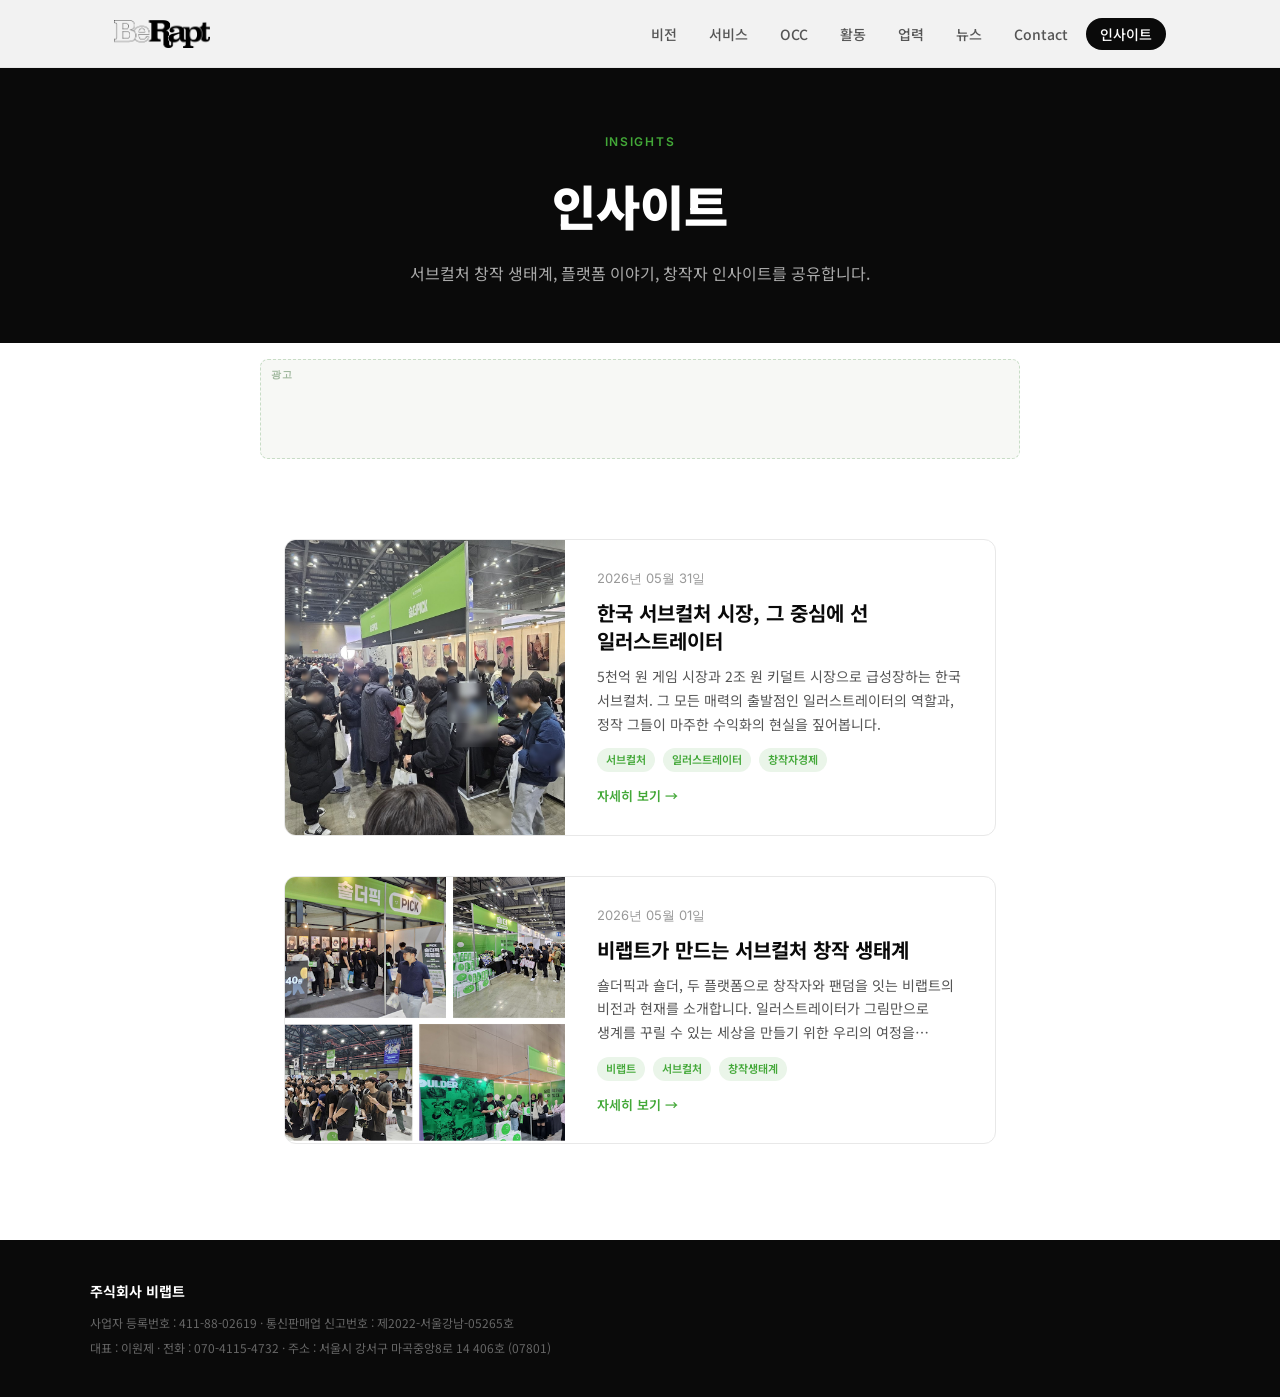
==== insights/index.html @ cc84cb2c "Add insights menu" ====
<!DOCTYPE html>
<html lang="ko">
<head>
    <meta charset="UTF-8">
    <meta name="viewport" content="width=device-width, initial-scale=1.0">
    <meta http-equiv="X-UA-Compatible" content="ie=edge">
    <link rel="apple-touch-icon" sizes="180x180" href="https://www.berapt.com/favicons/apple-icon-180x180.png">
    <link rel="icon" type="image/png" sizes="32x32" href="https://www.berapt.com/favicons/favicon-32x32.png">
    <link rel="icon" type="image/png" sizes="16x16" href="https://www.berapt.com/favicons/favicon-16x16.png">
    <link rel="icon" type="image/x-icon" href="https://www.berapt.com/favicons/favicon.ico">
    <link rel="manifest" href="https://www.berapt.com/favicons/manifest.json">
    <meta name="author" content="비랩트">
    <meta name="robots" content="index, follow">
    <title>인사이트 - 비랩트</title>
    <meta name="description" content="비랩트의 서브컬처 창작 생태계, 플랫폼 이야기, 창작자 인사이트를 공유합니다.">
    <link rel="canonical" href="https://www.berapt.com/insights/">
    <meta property="og:site_name" content="비랩트">
    <meta property="og:locale" content="ko_KR">
    <meta property="og:type" content="website">
    <meta property="og:title" content="인사이트 - 비랩트">
    <meta property="og:description" content="비랩트의 서브컬처 창작 생태계, 플랫폼 이야기, 창작자 인사이트를 공유합니다.">
    <meta property="og:url" content="https://www.berapt.com/insights/">
    <meta property="og:image" content="https://www.berapt.com/images/beraptBlackLogo.png">
    <meta property="og:image:width" content="1200">
    <meta property="og:image:height" content="630">
    <meta name="twitter:card" content="summary_large_image">
    <meta name="twitter:title" content="인사이트 - 비랩트">
    <meta name="twitter:description" content="비랩트의 서브컬처 창작 생태계, 플랫폼 이야기, 창작자 인사이트를 공유합니다.">
    <meta name="twitter:image" content="https://www.berapt.com/images/beraptBlackLogo.png">
    <link rel="preconnect" href="https://fonts.googleapis.com">
    <link rel="preconnect" href="https://fonts.gstatic.com" crossorigin>
    <link href="https://fonts.googleapis.com/css2?family=Noto+Sans+KR:wght@300;400;500;700;900&family=Inter:wght@300;400;500;600;700&display=swap" rel="stylesheet">
    <link rel="stylesheet" href="/styles/main.css">
    <script async src="https://pagead2.googlesyndication.com/pagead/js/adsbygoogle.js?client=ca-pub-XXXXXXXXXXXXXXXXX" crossorigin="anonymous"></script>
</head>
<body>

    <nav class="sticky-nav" id="sticky-nav">
        <div class="nav-inner">
            <a href="/" class="nav-logo">
                <img src="/images/beraptBlackLogo.png" alt="비랩트" />
            </a>
            <ul class="nav-links">
                <li><a href="/#vision" class="nav-link" data-section="vision">비전</a></li>
                <li><a href="/#services" class="nav-link" data-section="services">서비스</a></li>
                <li><a href="/#occ" class="nav-link" data-section="occ">OCC</a></li>
                <li><a href="/#activities" class="nav-link" data-section="activities">활동</a></li>
                <li><a href="/#history" class="nav-link" data-section="history">업력</a></li>
                <li><a href="/#news" class="nav-link" data-section="news">뉴스</a></li>
                <li><a href="/#contact" class="nav-link" data-section="contact">Contact</a></li>
                <li><a href="/insights/" class="nav-link active" data-section="insights">인사이트</a></li>
            </ul>
            <button class="nav-hamburger" id="nav-hamburger" aria-label="메뉴">
                <span></span><span></span><span></span>
            </button>
        </div>
    </nav>

    <div class="mobile-menu" id="mobile-menu">
        <ul>
            <li><a href="/#vision" class="mobile-nav-link">비전</a></li>
            <li><a href="/#services" class="mobile-nav-link">서비스</a></li>
            <li><a href="/#occ" class="mobile-nav-link">OCC</a></li>
            <li><a href="/#activities" class="mobile-nav-link">활동</a></li>
            <li><a href="/#history" class="mobile-nav-link">업력</a></li>
            <li><a href="/#news" class="mobile-nav-link">뉴스</a></li>
            <li><a href="/#contact" class="mobile-nav-link">Contact</a></li>
            <li><a href="/insights/" class="mobile-nav-link">인사이트</a></li>
        </ul>
    </div>

    <div class="insights-hero">
        <div class="insights-inner">
            <p class="section-label">Insights</p>
            <h1 class="insights-hero-title">인사이트</h1>
            <p class="insights-hero-sub">서브컬처 창작 생태계, 플랫폼 이야기, 창작자 인사이트를 공유합니다.</p>
        </div>
    </div>

    <!-- Ad: list-top -->
    <div class="ad-container">
        <ins class="adsbygoogle"
             style="display:block"
             data-ad-client="ca-pub-XXXXXXXXXXXXXXXXX"
             data-ad-slot="XXXXXXXXXX"
             data-ad-format="auto"
             data-full-width-responsive="true"></ins>
        <script>(adsbygoogle = window.adsbygoogle || []).push({});</script>
    </div>

    <section class="insights-list-section">
        <div class="insights-inner">
            <div class="insights-grid">
        <a href="/insights/korea-subculture-illustrator/" class="insights-card">
<div class="card-image"><img src="/images/off_events/20251221_132920.jpg" alt="한국 서브컬처 시장, 그 중심에 선 일러스트레이터"></div>
            <div class="card-body">
                <time class="post-date">2026년 05월 31일</time>
                <h2 class="card-title">한국 서브컬처 시장, 그 중심에 선 일러스트레이터</h2>
                <p class="card-desc">5천억 원 게임 시장과 2조 원 키덜트 시장으로 급성장하는 한국 서브컬처. 그 모든 매력의 출발점인 일러스트레이터의 역할과, 정작 그들이 마주한 수익화의 현실을 짚어봅니다.</p>
                <div class="post-tags"><span class="post-tag">서브컬처</span><span class="post-tag">일러스트레이터</span><span class="post-tag">창작자경제</span></div>
                <span class="card-read-more">자세히 보기 →</span>
            </div>
        </a>
        <a href="/insights/berapt-subcultural-ecosystem/" class="insights-card">
<div class="card-image"><img src="/images/posts/berapt_events.png" alt="비랩트가 만드는 서브컬처 창작 생태계"></div>
            <div class="card-body">
                <time class="post-date">2026년 05월 01일</time>
                <h2 class="card-title">비랩트가 만드는 서브컬처 창작 생태계</h2>
                <p class="card-desc">숄더픽과 숄더, 두 플랫폼으로 창작자와 팬덤을 잇는 비랩트의 비전과 현재를 소개합니다. 일러스트레이터가 그림만으로 생계를 꾸릴 수 있는 세상을 만들기 위한 우리의 여정을 담았습니다.</p>
                <div class="post-tags"><span class="post-tag">비랩트</span><span class="post-tag">서브컬처</span><span class="post-tag">창작생태계</span></div>
                <span class="card-read-more">자세히 보기 →</span>
            </div>
        </a>
            </div>

        </div>
    </section>

    <footer class="site-footer">
        <div class="footer-inner">
            <b>주식회사 비랩트</b>
            <span>사업자 등록번호 : 411-88-02619 · 통신판매업 신고번호 : 제2022-서울강남-05265호</span>
            <span>대표 : 이원제 · 전화 : 070-4115-4732 · 주소 : 서울시 강서구 마곡중앙8로 14 406호 (07801)</span>
        </div>
    </footer>

    <script>
        document.getElementById('nav-hamburger').addEventListener('click', function() {
            this.classList.toggle('open');
            document.getElementById('mobile-menu').classList.toggle('open');
        });
        document.querySelectorAll('.mobile-nav-link').forEach(link => {
            link.addEventListener('click', () => {
                document.getElementById('mobile-menu').classList.remove('open');
                document.getElementById('nav-hamburger').classList.remove('open');
            });
        });
    </script>
</body>
</html>
---- styles/main.css ----
/* =========================================
   CSS Variables
   ========================================= */
:root {
    --color-black: #0a0a0a;
    --color-white: #ffffff;
    --color-gray-100: #f5f5f5;
    --color-gray-200: #e8e8e8;
    --color-gray-400: #999999;
    --color-gray-600: #555555;
    --color-accent: #43A838;
    --color-accent-light: #eaf5e9;

    --nav-height: 68px;
    --max-width: 1100px;
}

/* =========================================
   Reset & Base
   ========================================= */
* {
    box-sizing: border-box;
    margin: 0;
    padding: 0;
    word-break: keep-all;
}

html {
    scroll-behavior: smooth;
}

body {
    font-family: 'Noto Sans KR', sans-serif;
    color: var(--color-black);
    background: var(--color-white);
    line-height: 1.6;
}

/* =========================================
   Sticky Navigation
   ========================================= */
.sticky-nav {
    position: fixed;
    top: 0;
    left: 0;
    right: 0;
    z-index: 1000;
    height: var(--nav-height);
    background: rgba(255, 255, 255, 0.95);
    backdrop-filter: blur(12px);
    -webkit-backdrop-filter: blur(12px);
    border-bottom: 1px solid var(--color-gray-200);
}

.nav-inner {
    max-width: var(--max-width);
    margin: 0 auto;
    height: 100%;
    padding: 0 24px;
    display: flex;
    align-items: center;
    justify-content: space-between;
}

.nav-logo img {
    height: 28px;
    display: block;
}

.nav-links {
    list-style: none;
    display: flex;
    gap: 4px;
}

.nav-link {
    font-family: 'Noto Sans KR', sans-serif;
    font-size: 14px;
    font-weight: 500;
    color: var(--color-gray-600);
    text-decoration: none;
    padding: 6px 14px;
    border-radius: 20px;
    transition: color 0.2s, background 0.2s;
}

.nav-link:hover {
    color: var(--color-black);
    background: var(--color-gray-100);
}

.nav-link.active {
    color: var(--color-white);
    background: var(--color-black);
}

/* Hamburger */
.nav-hamburger {
    display: none;
    flex-direction: column;
    gap: 5px;
    background: none;
    border: none;
    cursor: pointer;
    padding: 4px;
}

.nav-hamburger span {
    display: block;
    width: 24px;
    height: 2px;
    background: var(--color-black);
    border-radius: 2px;
    transition: transform 0.3s, opacity 0.3s;
}

.nav-hamburger.open span:nth-child(1) { transform: translateY(7px) rotate(45deg); }
.nav-hamburger.open span:nth-child(2) { opacity: 0; }
.nav-hamburger.open span:nth-child(3) { transform: translateY(-7px) rotate(-45deg); }

/* Mobile Menu */
.mobile-menu {
    display: none;
    position: fixed;
    top: var(--nav-height);
    left: 0;
    right: 0;
    z-index: 999;
    background: var(--color-white);
    border-bottom: 1px solid var(--color-gray-200);
    transform: translateY(-110%);
    opacity: 0;
    transition: transform 0.3s, opacity 0.3s;
}

.mobile-menu.open {
    transform: translateY(0);
    opacity: 1;
}

.mobile-menu ul {
    list-style: none;
    padding: 8px 0;
}

.mobile-menu li a {
    display: block;
    padding: 14px 24px;
    font-size: 16px;
    font-weight: 500;
    color: var(--color-black);
    text-decoration: none;
}

.mobile-menu li a:hover {
    background: var(--color-gray-100);
}

@media (max-width: 768px) {
    .nav-links { display: none; }
    .nav-hamburger { display: flex; }
    .mobile-menu { display: block; }
}

/* =========================================
   Section Base
   ========================================= */
.section {
    padding: calc(var(--nav-height) + 80px) 24px 120px;
}

@media (max-width: 768px) {
    .section {
        padding: calc(var(--nav-height) + 36px) 20px 72px;
    }
}

.section-inner {
    max-width: var(--max-width);
    margin: 0 auto;
}

.section-label {
    font-family: 'Inter', sans-serif;
    font-size: 12px;
    font-weight: 600;
    letter-spacing: 0.18em;
    text-transform: uppercase;
    color: var(--color-accent);
    margin-bottom: 16px;
    text-align: center;
}

.section-headline {
    font-size: clamp(28px, 4vw, 48px);
    font-weight: 900;
    line-height: 1.25;
    letter-spacing: -0.02em;
    color: var(--color-black);
    text-align: center;
    margin-bottom: 20px;
}

.section-sub {
    font-size: clamp(14px, 1.8vw, 17px);
    color: var(--color-gray-600);
    line-height: 1.8;
    text-align: center;
    max-width: 560px;
    margin: 0 auto 64px;
}

/* =========================================
   Section 1: Vision
   ========================================= */
.section-vision {
    min-height: 100vh;
    display: flex;
    align-items: center;
    position: relative;
    overflow: hidden;
    background: var(--color-white);
}

/* Background slideshow */
.vision-bg {
    position: absolute;
    top: 0;
    bottom: 0;
    left: 50%;
    transform: translateX(-50%);
    width: 100%;
    max-width: 1280px;
    z-index: 0;
}

.vision-bg-slide {
    position: absolute;
    inset: 0;
    background-size: cover;
    background-position: center;
    filter: blur(1px) brightness(0.8);
    transform: scale(1.05); /* prevents blur edge artifact */
    opacity: 0;
    transition: opacity 1.2s ease;
}

.vision-bg-slide.active {
    opacity: 1;
}

.section-vision .section-inner {
    position: relative;
    z-index: 1;
}

.vision-content {
    width: 100%;
    display: flex;
    flex-direction: column;
    align-items: center;
    text-align: center;
}

.vision-label {
    font-family: 'Inter', sans-serif;
    font-size: 13px;
    font-weight: 600;
    letter-spacing: 0.08em;
    color: #7dd676;
    margin-bottom: 28px;
}

.vision-headline {
    font-size: clamp(32px, 5.5vw, 64px);
    font-weight: 900;
    line-height: 1.2;
    letter-spacing: -0.025em;
    color: var(--color-white);
    text-shadow: 0 2px 16px rgba(0,0,0,0.4);
    margin-bottom: 28px;
}

.vision-sub {
    font-size: clamp(15px, 2vw, 18px);
    color: rgba(255,255,255,0.75);
    line-height: 1.8;
    max-width: 520px;
    margin-bottom: 72px;
}

.vision-highlight {
    color: var(--color-white);
    font-weight: 700;
    border-bottom: 2px solid #7dd676;
    padding-bottom: 1px;
}

/* Core Values */
.vision-values {
    display: grid;
    grid-template-columns: repeat(3, 1fr);
    gap: 24px;
    width: 100%;
    max-width: 800px;
    margin-bottom: 72px;
}

.vision-value-item {
    background: rgba(155,155,155,0.4);
    backdrop-filter: blur(3px);
    -webkit-backdrop-filter: blur(3px);
    border: 1px solid rgba(255,255,255,0.15);
    border-radius: 16px;
    padding: 32px 24px;
    display: flex;
    flex-direction: column;
    align-items: center;
    gap: 10px;
}

.vision-value-icon {
    font-size: 28px;
}

.vision-value-item strong {
    font-size: 20px;
    font-weight: 700;
    color: var(--color-white);
}

.vision-value-item p {
    font-size: 13px;
    color: rgba(255,255,255,0.65);
    line-height: 1.7;
    text-align: center;
}

/* BeRapt Name Box */
.vision-name-box {
    background: rgba(155,155,155,0.4);
    backdrop-filter: blur(3px);
    -webkit-backdrop-filter: blur(3px);
    border: 1px solid rgba(255,255,255,0.15);
    border-radius: 16px;
    padding: 40px 56px;
    max-width: 560px;
    width: 100%;
    text-align: center;
}

.vision-name-title {
    font-size: 20px;
    font-weight: 700;
    color: var(--color-white);
    margin-bottom: 10px;
}

.vision-name-title strong {
    font-family: 'Inter', sans-serif;
}

.vision-name-desc {
    font-family: 'Inter', sans-serif;
    font-size: 13px;
    font-weight: 500;
    color: rgba(255,255,255,0.5);
    letter-spacing: 0.05em;
    margin-bottom: 18px;
}

.vision-name-desc em {
    font-style: normal;
    font-weight: 700;
    color: var(--color-white);
}

.vision-name-text {
    font-size: 14px;
    color: rgba(255,255,255,0.65);
    line-height: 1.8;
}

@media (max-width: 768px) {
    .vision-values {
        grid-template-columns: 1fr;
        max-width: 400px;
    }
    .vision-name-box {
        padding: 32px 24px;
    }
    .vision-sub br,
    .vision-name-text br { display: none; }
}

/* =========================================
   Section 2: Services
   ========================================= */
.section-services {
    background: var(--color-gray-100);
}

.services-grid {
    display: grid;
    grid-template-columns: repeat(2, 1fr);
    gap: 24px;
}

.service-card {
    background: var(--color-white);
    border-radius: 20px;
    padding: 40px;
    display: flex;
    flex-direction: column;
    gap: 16px;
    border: 1px solid var(--color-gray-200);
    transition: box-shadow 0.25s;
}

.service-card:hover {
    box-shadow: 0 8px 40px rgba(0, 0, 0, 0.08);
}

.service-card-header {
    display: flex;
    align-items: center;
    justify-content: space-between;
}

.service-logo {
    height: 32px;
    object-fit: contain;
}

.service-badge {
    font-family: 'Inter', sans-serif;
    font-size: 11px;
    font-weight: 600;
    letter-spacing: 0.1em;
    text-transform: uppercase;
    color: var(--color-accent);
    background: var(--color-accent-light);
    padding: 4px 10px;
    border-radius: 20px;
}

.service-identity {
    font-size: 13px;
    color: var(--color-gray-400);
    font-style: italic;
}

.service-name {
    font-size: 28px;
    font-weight: 900;
    letter-spacing: -0.02em;
}

.service-name a {
    color: inherit;
    text-decoration: none;
}

.service-name a:hover {
    text-decoration: underline;
}

.service-logo {
    transition: opacity 0.2s;
}

.service-logo:hover {
    opacity: 0.75;
}

.service-desc {
    font-size: 14px;
    color: var(--color-gray-600);
    line-height: 1.8;
    text-align: left;
}

.service-features {
    list-style: none;
    display: flex;
    flex-direction: column;
    gap: 8px;
    flex: 1;
}

.service-features li {
    font-size: 14px;
    color: var(--color-black);
    padding-left: 20px;
    position: relative;
}

.service-features li::before {
    content: '→';
    position: absolute;
    left: 0;
    color: var(--color-accent);
    font-size: 12px;
}

.service-stores {
    display: flex;
    gap: 12px;
    margin-top: 8px;
}

.service-stores img {
    height: 36px;
    object-fit: contain;
}

@media (max-width: 768px) {
    .services-grid {
        grid-template-columns: 1fr;
    }
    .service-card {
        padding: 28px 24px;
    }
}

/* =========================================
   Section 3: OCC
   ========================================= */
.section-occ {
    background: var(--color-black);
}

.section-occ .section-label {
    color: #6dc867;
}

.section-occ .section-headline {
    color: var(--color-white);
}

.section-occ .section-sub {
    color: #888888;
}

.occ-grid {
    display: grid;
    grid-template-columns: repeat(3, 1fr);
    gap: 28px;
    align-items: start;
}

/* Card */
.occ-card {
    border-radius: 20px;
    overflow: hidden;
    border: 1px solid #2a2a2a;
    background: #111111;
    position: relative;
    cursor: default;
}

/* Image — full portrait, no crop */
.occ-card-art {
    position: relative;
    width: 100%;
    line-height: 0;
}

.occ-card-art img {
    width: 100%;
    height: auto;
    display: block;
}

/* Season badge */
.occ-season-badge {
    position: absolute;
    top: 14px;
    left: 14px;
    font-family: 'Inter', sans-serif;
    font-size: 11px;
    font-weight: 700;
    letter-spacing: 0.1em;
    text-transform: uppercase;
    color: #b8e8b5;
    background: rgba(0,0,0,0.6);
    backdrop-filter: blur(8px);
    -webkit-backdrop-filter: blur(8px);
    padding: 5px 12px;
    border-radius: 20px;
    border: 1px solid rgba(255,255,255,0.12);
    z-index: 3;
}

.occ-season-main { color: #ffcc66; border-color: rgba(255,204,102,0.3); }
.occ-season-new  { color: #66ffcc; border-color: rgba(102,255,204,0.3); }

/* Info area below image */
.occ-card-info {
    padding: 18px 20px 22px;
}

.occ-card-info h3 {
    font-size: 15px;
    font-weight: 700;
    color: var(--color-white);
    margin-bottom: 6px;
    letter-spacing: -0.01em;
}

.occ-card-info p {
    font-size: 12px;
    color: #777777;
    line-height: 1.6;
    text-align: left;
    margin-bottom: 12px;
}

.occ-status {
    font-family: 'Inter', sans-serif;
    font-size: 11px;
    font-weight: 600;
    padding: 4px 10px;
    border-radius: 20px;
    display: inline-block;
}

.occ-status-sale { color: #7dd676; background: rgba(67,168,56,0.15); }
.occ-status-main { color: #ffcc66; background: rgba(255,204,102,0.15); }
.occ-status-new  { color: #66ffcc; background: rgba(102,255,204,0.15); }

/* Hover overlay */
.occ-card-back {
    position: absolute;
    inset: 0;
    background: rgba(10, 10, 28, 0.92);
    backdrop-filter: blur(4px);
    -webkit-backdrop-filter: blur(4px);
    display: flex;
    flex-direction: column;
    align-items: center;
    justify-content: center;
    padding: 36px 28px;
    text-align: center;
    gap: 16px;
    opacity: 0;
    transition: opacity 0.3s ease;
    z-index: 10;
}

.occ-card:hover .occ-card-back {
    opacity: 1;
}

.occ-back-title {
    font-family: 'Inter', sans-serif;
    font-size: 12px;
    font-weight: 700;
    letter-spacing: 0.18em;
    text-transform: uppercase;
    color: #43A838;
}

.occ-back-desc {
    font-size: 14px;
    color: #bbbbbb;
    line-height: 1.85;
    text-align: center;
}

.occ-cta-btn {
    display: inline-block;
    margin-top: 4px;
    padding: 12px 36px;
    background: var(--color-white);
    color: var(--color-black);
    font-size: 14px;
    font-weight: 700;
    border-radius: 8px;
    text-decoration: none;
    transition: background 0.2s, transform 0.15s;
}

.occ-cta-btn:hover {
    background: #dddddd;
    transform: scale(1.03);
}

/* occ-card-inner wrapper — kept for HTML compatibility */
.occ-card-inner {
    width: 100%;
}

@media (max-width: 900px) {
    .occ-grid {
        grid-template-columns: repeat(2, 1fr);
        max-width: 580px;
        margin: 0 auto;
    }
    .occ-grid .occ-card:last-child {
        grid-column: 1 / -1;
        max-width: 280px;
        margin: 0 auto;
        width: 100%;
    }
}

@media (max-width: 600px) {
    .occ-grid {
        grid-template-columns: 1fr;
        max-width: 320px;
    }
    .occ-grid .occ-card:last-child {
        grid-column: auto;
        max-width: 100%;
    }
}

/* =========================================
   Section 4: Activities
   ========================================= */
.section-activities {
    background: var(--color-gray-100);
}

.activities-grid {
    columns: 7;
    column-gap: 10px;
}

.activity-item {
    break-inside: avoid;
    margin-bottom: 10px;
    border-radius: 8px;
    overflow: hidden;
}

.activity-item img {
    width: 100%;
    height: auto;
    display: block;
}

@media (max-width: 900px) {
    .activities-grid { columns: 5; }
}

@media (max-width: 600px) {
    .activities-grid { columns: 3; }
}

/* =========================================
   Section 6: News
   ========================================= */
.section-news {
    background: var(--color-gray-100);
}

.news-grid {
    display: flex;
    flex-direction: column;
    gap: 2px;
    max-width: 800px;
    margin: 0 auto;
    border-radius: 16px;
    overflow: hidden;
    border: 1px solid var(--color-gray-200);
}

.news-card {
    display: grid;
    grid-template-columns: 100px 1fr 80px 32px;
    align-items: center;
    gap: 16px;
    padding: 24px 28px;
    background: var(--color-white);
    text-decoration: none;
    transition: background 0.2s;
    border-bottom: 1px solid var(--color-gray-200);
}

.news-card:last-child {
    border-bottom: none;
}

.news-card:hover {
    background: var(--color-gray-100);
}

.news-source {
    font-family: 'Inter', sans-serif;
    font-size: 12px;
    font-weight: 700;
    color: var(--color-accent);
    letter-spacing: 0.03em;
    white-space: nowrap;
}

.news-title {
    font-size: 15px;
    font-weight: 500;
    color: var(--color-black);
    line-height: 1.5;
    text-align: left;
    margin: 0;
}

.news-date {
    font-family: 'Inter', sans-serif;
    font-size: 12px;
    color: var(--color-gray-400);
    white-space: nowrap;
    text-align: right;
}

.news-arrow {
    font-size: 16px;
    color: var(--color-gray-400);
    transition: color 0.2s, transform 0.2s;
    display: block;
    text-align: right;
}

.news-card:hover .news-arrow {
    color: var(--color-accent);
    transform: translateX(4px);
}

@media (max-width: 640px) {
    .news-card {
        grid-template-columns: 1fr 24px;
        grid-template-rows: auto auto;
        gap: 8px 12px;
        padding: 20px;
    }
    .news-source {
        grid-column: 1;
        grid-row: 1;
    }
    .news-title {
        grid-column: 1;
        grid-row: 2;
    }
    .news-date { display: none; }
    .news-arrow {
        grid-column: 2;
        grid-row: 1 / 3;
        align-self: center;
    }
}

/* =========================================
   Section 5: History
   ========================================= */
.section-history {
    background: var(--color-white);
}

.history-timeline {
    display: flex;
    flex-direction: column;
    gap: 56px;
    max-width: 720px;
    margin: 0 auto;
}

.history-year-group {
    display: flex;
    gap: 40px;
    align-items: flex-start;
}

.history-year {
    font-family: 'Inter', sans-serif;
    font-size: 48px;
    font-weight: 900;
    color: var(--color-gray-200);
    line-height: 1;
    min-width: 100px;
    letter-spacing: -0.03em;
}

.history-items {
    flex: 1;
    display: flex;
    flex-direction: column;
    gap: 16px;
    padding-top: 8px;
}

.history-item {
    display: flex;
    gap: 16px;
    align-items: flex-start;
}

.history-month {
    font-family: 'Inter', sans-serif;
    font-size: 13px;
    font-weight: 700;
    color: var(--color-gray-400);
    min-width: 36px;
    padding-top: 2px;
}

.history-desc {
    font-size: 15px;
    color: var(--color-gray-600);
    line-height: 1.6;
}

.history-item-highlight .history-desc {
    color: var(--color-black);
    font-weight: 600;
}

.history-item-highlight .history-month {
    color: var(--color-accent);
}

@media (max-width: 640px) {
    .history-year-group {
        flex-direction: column;
        gap: 16px;
    }
    .history-year {
        font-size: 36px;
        min-width: auto;
    }
}

/* =========================================
   Section 5: Contact
   ========================================= */
.section-contact {
    background: var(--color-gray-100);
}

.contact-box {
    max-width: 600px;
    margin: 0 auto;
    background: var(--color-white);
    border-radius: 20px;
    border: 1px solid var(--color-gray-200);
    overflow: hidden;
}

.contact-item {
    display: flex;
    align-items: center;
    gap: 20px;
    padding: 28px 32px;
    cursor: default;
}

#berapt-contact {
    cursor: pointer;
    transition: background 0.2s;
}

#berapt-contact:hover {
    background: var(--color-gray-100);
}

.contact-icon {
    font-size: 24px;
    width: 40px;
    text-align: center;
    flex-shrink: 0;
}

.contact-label-text {
    font-size: 12px;
    font-weight: 600;
    color: var(--color-gray-400);
    letter-spacing: 0.05em;
    text-transform: uppercase;
    text-align: left;
    margin-bottom: 4px;
}

.contact-value {
    font-size: 16px;
    font-weight: 600;
    color: var(--color-black);
    text-align: left;
}

.contact-hint {
    font-size: 12px;
    color: var(--color-gray-400);
    text-align: left;
    margin-top: 2px;
}

.contact-divider {
    height: 1px;
    background: var(--color-gray-200);
    margin: 0 32px;
}

/* =========================================
   Footer
   ========================================= */
.site-footer {
    background: var(--color-black);
    padding: 40px 24px;
}

.footer-inner {
    max-width: var(--max-width);
    margin: 0 auto;
    display: flex;
    flex-direction: column;
    gap: 6px;
}

.footer-inner b {
    font-size: 14px;
    font-weight: 700;
    color: var(--color-white);
    margin-bottom: 4px;
}

.footer-inner span {
    font-size: 12px;
    color: #666666;
}

/* =========================================
   Insights — Shared Layout
   ========================================= */
.insights-inner {
    max-width: 760px;
    margin: 0 auto;
    padding: 0 24px;
}

/* =========================================
   Insights — Hero (Index Page)
   ========================================= */
.insights-hero {
    padding: calc(var(--nav-height) + 64px) 0 56px;
    background: var(--color-black);
    text-align: center;
}

.insights-hero .section-label {
    font-family: 'Inter', sans-serif;
    font-size: 12px;
    font-weight: 600;
    letter-spacing: 0.14em;
    text-transform: uppercase;
    color: var(--color-accent);
    margin-bottom: 16px;
}

.insights-hero-title {
    font-size: clamp(32px, 5vw, 48px);
    font-weight: 900;
    color: var(--color-white);
    margin-bottom: 16px;
}

.insights-hero-sub {
    font-size: 16px;
    color: #aaaaaa;
    max-width: 480px;
    margin: 0 auto;
    line-height: 1.7;
}

/* =========================================
   Insights — Post List
   ========================================= */
.insights-list-section {
    padding: 64px 0 96px;
}

.insights-grid {
    display: grid;
    grid-template-columns: 1fr;
    gap: 40px;
}

.insights-card {
    display: grid;
    grid-template-columns: 280px 1fr;
    gap: 32px;
    text-decoration: none;
    color: inherit;
    border: 1px solid var(--color-gray-200);
    border-radius: 12px;
    overflow: hidden;
    transition: box-shadow 0.2s, transform 0.2s;
    background: var(--color-white);
}

.insights-card:hover {
    box-shadow: 0 8px 32px rgba(0,0,0,0.10);
    transform: translateY(-2px);
}

.insights-card .card-image {
    width: 280px;
    min-height: 190px;
    overflow: hidden;
    flex-shrink: 0;
}

.insights-card .card-image img {
    width: 100%;
    height: 100%;
    object-fit: cover;
    display: block;
    transition: transform 0.3s;
}

.insights-card:hover .card-image img {
    transform: scale(1.04);
}

.insights-card .card-image--placeholder {
    background: var(--color-gray-100);
}

.insights-card .card-body {
    padding: 28px 28px 28px 0;
    display: flex;
    flex-direction: column;
    gap: 10px;
}

.card-title {
    font-size: 20px;
    font-weight: 700;
    color: var(--color-black);
    line-height: 1.4;
    margin: 0;
}

.card-desc {
    font-size: 14px;
    color: var(--color-gray-600);
    line-height: 1.7;
    flex: 1;
    display: -webkit-box;
    -webkit-line-clamp: 3;
    -webkit-box-orient: vertical;
    overflow: hidden;
}

.card-read-more {
    font-size: 13px;
    font-weight: 600;
    color: var(--color-accent);
    margin-top: 4px;
}

.insights-empty {
    text-align: center;
    color: var(--color-gray-400);
    padding: 80px 0;
    font-size: 16px;
}

/* =========================================
   Insights — Post Date & Tags
   ========================================= */
.post-date {
    font-size: 13px;
    color: var(--color-gray-400);
    font-family: 'Inter', sans-serif;
}

.post-tag {
    display: inline-block;
    font-size: 11px;
    font-weight: 600;
    padding: 3px 9px;
    border-radius: 20px;
    background: var(--color-accent-light);
    color: var(--color-accent);
    margin-right: 4px;
}

.post-tags {
    display: flex;
    flex-wrap: wrap;
    gap: 4px;
    margin-top: 2px;
}

/* =========================================
   Insights — Post Hero (Single Post)
   ========================================= */

/* 이미지 있는 경우: 이미지 위에 오버레이 */
.post-hero--image {
    position: relative;
    width: 100%;
    height: 420px;
    margin-top: var(--nav-height);
    overflow: hidden;
}

.post-hero-img {
    width: 100%;
    height: 100%;
    object-fit: cover;
    display: block;
}

.post-hero-overlay {
    position: absolute;
    inset: 0;
    background: linear-gradient(
        to bottom,
        rgba(0, 0, 0, 0.15) 0%,
        rgba(0, 0, 0, 0.55) 50%,
        rgba(0, 0, 0, 0.82) 100%
    );
    display: flex;
    flex-direction: column;
    justify-content: flex-end;
    padding-bottom: 36px;
}

/* 이미지 없는 경우: 기존 다크 배경 */
.post-hero--no-image {
    padding: calc(var(--nav-height) + 48px) 0 36px;
    background: var(--color-black);
}

.insights-back {
    display: inline-block;
    font-size: 13px;
    color: rgba(255, 255, 255, 0.6);
    text-decoration: none;
    margin-bottom: 16px;
    transition: color 0.15s;
    font-family: 'Inter', sans-serif;
}

.insights-back:hover {
    color: var(--color-white);
}

.post-title {
    font-size: clamp(22px, 3.5vw, 36px);
    font-weight: 900;
    color: var(--color-white);
    line-height: 1.3;
    margin-bottom: 14px;
    text-shadow: 0 1px 4px rgba(0, 0, 0, 0.4);
}

.post-meta-row {
    display: flex;
    align-items: center;
    gap: 12px;
    flex-wrap: wrap;
}

.post-author {
    font-size: 13px;
    color: rgba(255, 255, 255, 0.65);
    font-family: 'Inter', sans-serif;
}

/* =========================================
   Insights — Post Body (Article)
   ========================================= */
.post-body {
    padding: 24px 0 80px;
}

.post-body h2 {
    font-size: 24px;
    font-weight: 700;
    margin: 48px 0 16px;
    color: var(--color-black);
    line-height: 1.4;
}

.post-body h3 {
    font-size: 19px;
    font-weight: 700;
    margin: 36px 0 12px;
    color: var(--color-black);
}

.post-body h4 {
    font-size: 16px;
    font-weight: 700;
    margin: 28px 0 10px;
    color: var(--color-black);
}

.post-body p {
    font-size: 16px;
    line-height: 1.85;
    color: #333;
    margin-bottom: 20px;
}

.post-body a {
    color: var(--color-accent);
    text-decoration: underline;
    text-underline-offset: 3px;
}

.post-body a:hover {
    opacity: 0.8;
}

.post-body strong {
    font-weight: 700;
    color: var(--color-black);
}

.post-body em {
    font-style: italic;
}

.post-body ul,
.post-body ol {
    margin: 0 0 20px 24px;
    font-size: 16px;
    line-height: 1.85;
    color: #333;
}

.post-body li {
    margin-bottom: 8px;
}

.post-body blockquote {
    border-left: 4px solid var(--color-accent);
    margin: 32px 0;
    padding: 16px 24px;
    background: var(--color-accent-light);
    border-radius: 0 8px 8px 0;
    font-size: 16px;
    line-height: 1.75;
    color: #444;
}

.post-body blockquote p {
    margin: 0;
}

.post-body hr {
    border: none;
    border-top: 1px solid var(--color-gray-200);
    margin: 40px 0;
}

.post-body img {
    max-width: 100%;
    height: auto;
    border-radius: 8px;
    margin: 0;
    display: block;
}

.post-body p:has(img) {
    margin-bottom: 4px;
}

.post-body img + em,
.post-body img + br + em {
    display: block;
    font-size: 13px;
    color: var(--color-gray-400);
    text-align: center;
    margin-top: 4px;
    margin-bottom: 24px;
    font-style: italic;
}

.post-body img + br {
    display: none;
}

.post-body pre {
    background: #1a1a1a;
    border-radius: 8px;
    padding: 20px;
    overflow-x: auto;
    margin: 24px 0;
}

.post-body code {
    font-family: 'Fira Code', 'Consolas', monospace;
    font-size: 14px;
    color: #e4e4e4;
}

.post-body p code,
.post-body li code {
    background: var(--color-gray-100);
    color: #c7254e;
    border-radius: 4px;
    padding: 2px 6px;
    font-size: 13.5px;
}

.post-body table {
    width: 100%;
    border-collapse: collapse;
    margin: 24px 0;
    font-size: 14px;
}

.post-body th {
    background: var(--color-gray-100);
    font-weight: 700;
    padding: 10px 14px;
    border: 1px solid var(--color-gray-200);
    text-align: left;
}

.post-body td {
    padding: 10px 14px;
    border: 1px solid var(--color-gray-200);
}

.post-body tr:nth-child(even) td {
    background: var(--color-gray-100);
}

/* =========================================
   Insights — Google Ads Container
   ========================================= */
.ad-container {
    max-width: 760px;
    margin: 16px auto;
    padding: 12px 24px;
    background: #f7f8f5;
    border: 1px dashed #c8ddc6;
    border-radius: 8px;
    min-height: 100px;
    display: flex;
    align-items: center;
    justify-content: center;
    position: relative;
}

.ad-container::before {
    content: "광고";
    position: absolute;
    top: 6px;
    left: 10px;
    font-size: 10px;
    font-weight: 600;
    letter-spacing: 0.08em;
    color: #a0b89e;
    font-family: 'Inter', sans-serif;
    text-transform: uppercase;
}

/* =========================================
   Insights — Post Navigation (이전/다음글)
   ========================================= */
.post-nav-section {
    background: var(--color-gray-100);
    padding: 48px 0 56px;
    border-top: 1px solid var(--color-gray-200);
}

.post-nav-list-btn {
    display: inline-flex;
    align-items: center;
    gap: 6px;
    font-size: 13px;
    font-weight: 600;
    color: var(--color-gray-600);
    text-decoration: none;
    border: 1px solid var(--color-gray-200);
    background: var(--color-white);
    padding: 8px 18px;
    border-radius: 20px;
    margin-bottom: 28px;
    transition: border-color 0.15s, color 0.15s;
}

.post-nav-list-btn:hover {
    border-color: var(--color-accent);
    color: var(--color-accent);
}

.post-nav-grid {
    display: grid;
    grid-template-columns: 1fr 1fr;
    gap: 16px;
}

.post-nav-card {
    display: flex;
    flex-direction: column;
    gap: 10px;
    text-decoration: none;
    background: var(--color-white);
    border: 1px solid var(--color-gray-200);
    border-radius: 12px;
    padding: 20px;
    transition: box-shadow 0.2s, border-color 0.2s;
    overflow: hidden;
}

.post-nav-card:hover {
    box-shadow: 0 4px 20px rgba(0,0,0,0.08);
    border-color: var(--color-accent);
}

.post-nav-card--empty {
    background: transparent;
    border-color: transparent;
    pointer-events: none;
}

.post-nav-card--next {
    align-items: flex-end;
    text-align: right;
}

.nav-card-label {
    font-size: 11px;
    font-weight: 700;
    letter-spacing: 0.06em;
    text-transform: uppercase;
    color: var(--color-accent);
    font-family: 'Inter', sans-serif;
}

.nav-card-inner {
    display: flex;
    align-items: center;
    gap: 14px;
}

.post-nav-card--next .nav-card-inner {
    flex-direction: row-reverse;
}

.nav-card-thumb {
    width: 72px;
    height: 56px;
    object-fit: cover;
    border-radius: 6px;
    flex-shrink: 0;
}

.nav-card-text {
    display: flex;
    flex-direction: column;
    gap: 4px;
    min-width: 0;
}

.nav-card-date {
    font-size: 11px;
    color: var(--color-gray-400);
    font-family: 'Inter', sans-serif;
}

.nav-card-title {
    font-size: 14px;
    font-weight: 700;
    color: var(--color-black);
    line-height: 1.4;
    display: -webkit-box;
    -webkit-line-clamp: 2;
    -webkit-box-orient: vertical;
    overflow: hidden;
}

/* =========================================
   Homepage — Insights Preview
   ========================================= */
.section-insights-preview {
    background: var(--color-gray-100);
}

.hp-insights-grid {
    display: grid;
    grid-template-columns: repeat(4, 1fr);
    gap: 16px;
    margin-top: 40px;
}

.hp-insight-card {
    display: flex;
    flex-direction: column;
    text-decoration: none;
    color: inherit;
    background: var(--color-white);
    border: 1px solid var(--color-gray-200);
    border-radius: 12px;
    overflow: hidden;
    transition: box-shadow 0.2s, transform 0.2s;
}

.hp-insight-card:hover {
    box-shadow: 0 6px 24px rgba(0,0,0,0.09);
    transform: translateY(-2px);
}

.hp-insight-thumb {
    width: 100%;
    aspect-ratio: 16 / 9;
    overflow: hidden;
}

.hp-insight-thumb img {
    width: 100%;
    height: 100%;
    object-fit: cover;
    display: block;
    transition: transform 0.3s;
}

.hp-insight-card:hover .hp-insight-thumb img {
    transform: scale(1.04);
}

.hp-insight-thumb--empty {
    background: var(--color-gray-200);
}

.hp-insight-card-body {
    padding: 16px;
    display: flex;
    flex-direction: column;
    gap: 8px;
    flex: 1;
}

.hp-insight-card-title {
    font-size: 14px;
    font-weight: 700;
    color: var(--color-black);
    line-height: 1.45;
    display: -webkit-box;
    -webkit-line-clamp: 2;
    -webkit-box-orient: vertical;
    overflow: hidden;
}

.hp-insight-card-desc {
    font-size: 12px;
    color: var(--color-gray-600);
    line-height: 1.6;
    display: -webkit-box;
    -webkit-line-clamp: 2;
    -webkit-box-orient: vertical;
    overflow: hidden;
}

.hp-insights-more {
    text-align: center;
    margin-top: 32px;
}

.hp-insights-more-btn {
    display: inline-block;
    font-size: 14px;
    font-weight: 600;
    color: var(--color-accent);
    text-decoration: none;
    border: 1.5px solid var(--color-accent);
    padding: 10px 28px;
    border-radius: 24px;
    transition: background 0.15s, color 0.15s;
}

.hp-insights-more-btn:hover {
    background: var(--color-accent);
    color: var(--color-white);
}

@media (max-width: 900px) {
    .hp-insights-grid {
        grid-template-columns: repeat(2, 1fr);
    }
}

@media (max-width: 480px) {
    .hp-insights-grid {
        grid-template-columns: 1fr;
    }
}

/* =========================================
   Responsive — Insights
   ========================================= */
@media (max-width: 700px) {
    .insights-card {
        grid-template-columns: 1fr;
    }

    .insights-card .card-image {
        width: 100%;
        min-height: 200px;
    }

    .insights-card .card-body {
        padding: 20px;
    }

    .insights-hero {
        padding: calc(var(--nav-height) + 40px) 0 40px;
    }

    .post-hero--image {
        height: 300px;
    }

    .post-hero--no-image {
        padding: calc(var(--nav-height) + 36px) 0 28px;
    }

    .post-body h2 {
        font-size: 20px;
    }

    .post-body h3 {
        font-size: 17px;
    }

    .post-nav-grid {
        grid-template-columns: 1fr;
    }

    .post-nav-card--next {
        align-items: flex-start;
        text-align: left;
    }

    .post-nav-card--next .nav-card-inner {
        flex-direction: row;
    }
}
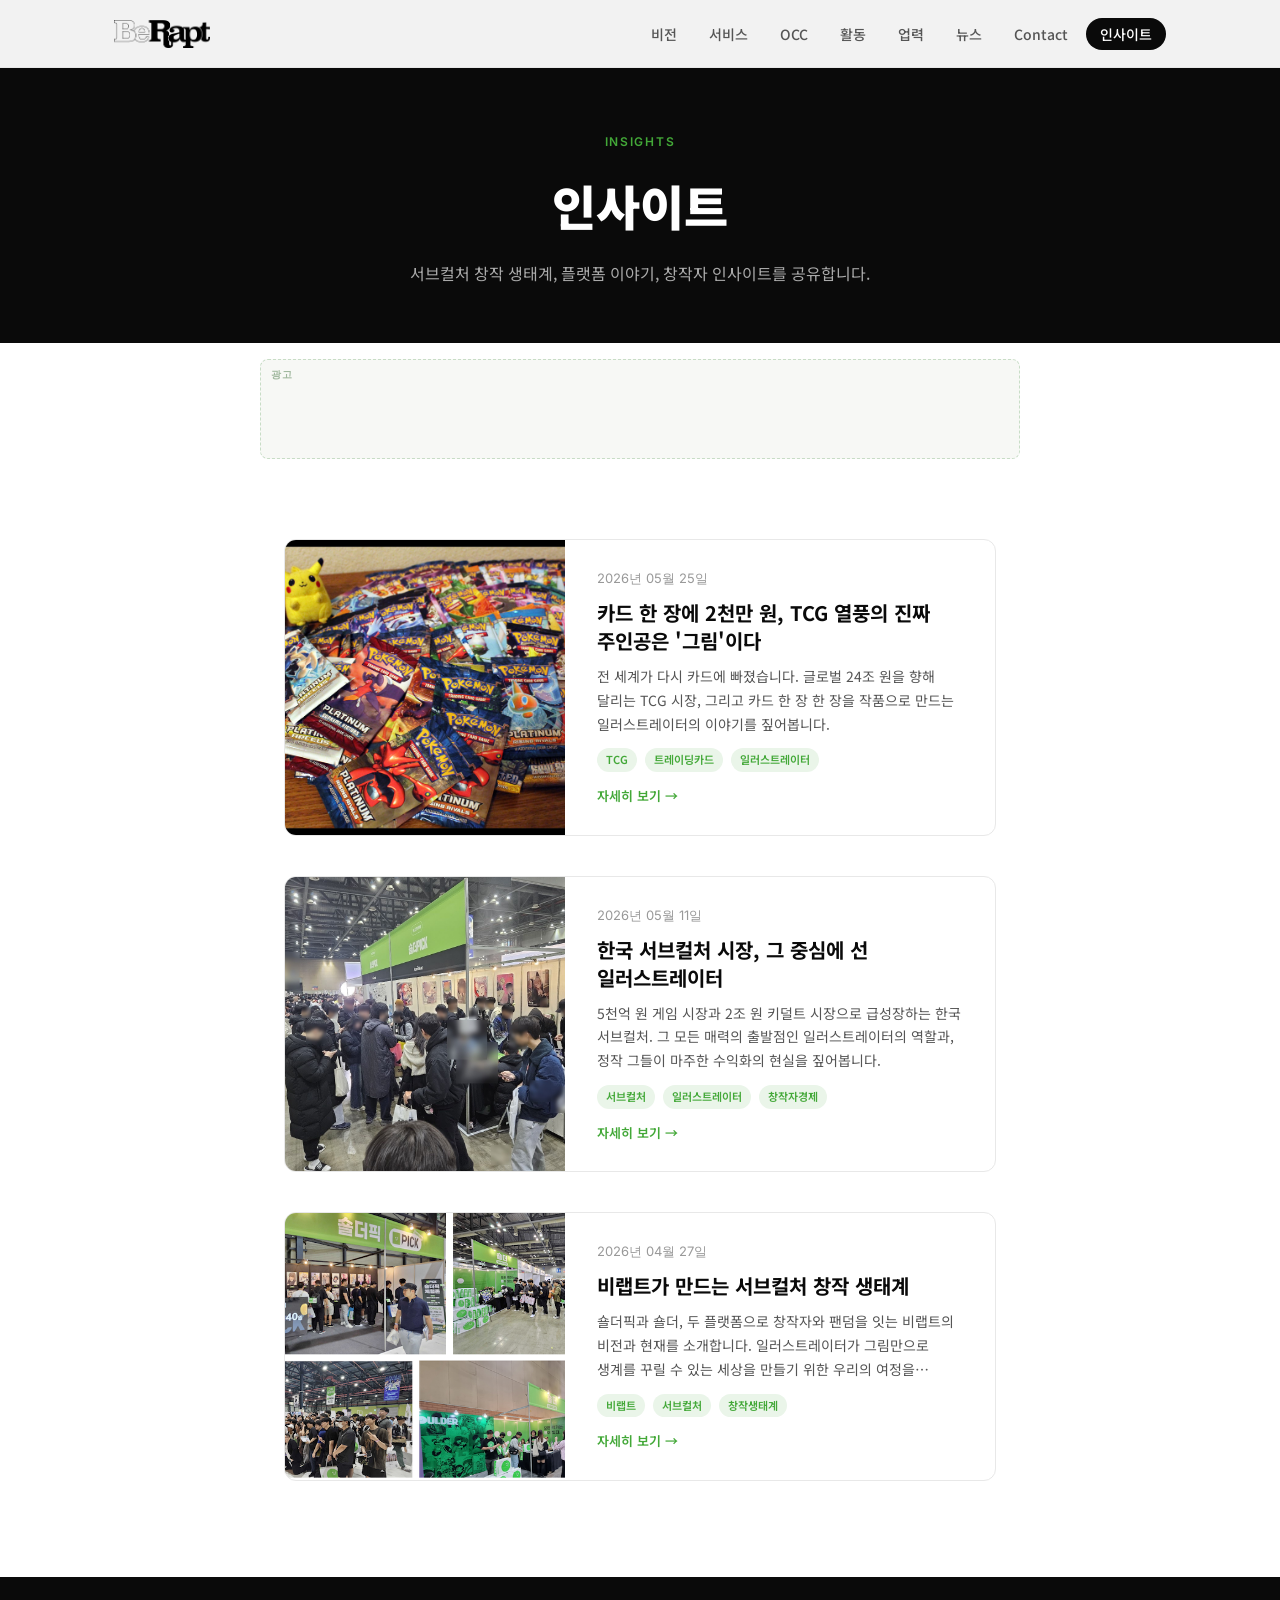
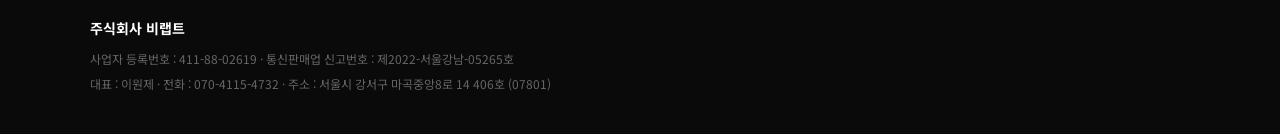
==== commit f078a355: "Add more posts and redesign posts" ====
--- a/insights/index.html
+++ b/insights/index.html
@@ -91,10 +91,20 @@
     <section class="insights-list-section">
         <div class="insights-inner">
             <div class="insights-grid">
+        <a href="/insights/tcg-boom-illustrator/" class="insights-card">
+<div class="card-image"><img src="/images/posts/pokemon_cards.jpg" alt="카드 한 장에 2천만 원, TCG 열풍의 진짜 주인공은 '그림'이다"></div>
+            <div class="card-body">
+                <time class="post-date">2026년 05월 25일</time>
+                <h2 class="card-title">카드 한 장에 2천만 원, TCG 열풍의 진짜 주인공은 '그림'이다</h2>
+                <p class="card-desc">전 세계가 다시 카드에 빠졌습니다. 글로벌 24조 원을 향해 달리는 TCG 시장, 그리고 카드 한 장 한 장을 작품으로 만드는 일러스트레이터의 이야기를 짚어봅니다.</p>
+                <div class="post-tags"><span class="post-tag">TCG</span><span class="post-tag">트레이딩카드</span><span class="post-tag">일러스트레이터</span></div>
+                <span class="card-read-more">자세히 보기 →</span>
+            </div>
+        </a>
         <a href="/insights/korea-subculture-illustrator/" class="insights-card">
 <div class="card-image"><img src="/images/off_events/20251221_132920.jpg" alt="한국 서브컬처 시장, 그 중심에 선 일러스트레이터"></div>
             <div class="card-body">
-                <time class="post-date">2026년 05월 31일</time>
+                <time class="post-date">2026년 05월 11일</time>
                 <h2 class="card-title">한국 서브컬처 시장, 그 중심에 선 일러스트레이터</h2>
                 <p class="card-desc">5천억 원 게임 시장과 2조 원 키덜트 시장으로 급성장하는 한국 서브컬처. 그 모든 매력의 출발점인 일러스트레이터의 역할과, 정작 그들이 마주한 수익화의 현실을 짚어봅니다.</p>
                 <div class="post-tags"><span class="post-tag">서브컬처</span><span class="post-tag">일러스트레이터</span><span class="post-tag">창작자경제</span></div>
@@ -104,7 +114,7 @@
         <a href="/insights/berapt-subcultural-ecosystem/" class="insights-card">
 <div class="card-image"><img src="/images/posts/berapt_events.png" alt="비랩트가 만드는 서브컬처 창작 생태계"></div>
             <div class="card-body">
-                <time class="post-date">2026년 05월 01일</time>
+                <time class="post-date">2026년 04월 27일</time>
                 <h2 class="card-title">비랩트가 만드는 서브컬처 창작 생태계</h2>
                 <p class="card-desc">숄더픽과 숄더, 두 플랫폼으로 창작자와 팬덤을 잇는 비랩트의 비전과 현재를 소개합니다. 일러스트레이터가 그림만으로 생계를 꾸릴 수 있는 세상을 만들기 위한 우리의 여정을 담았습니다.</p>
                 <div class="post-tags"><span class="post-tag">비랩트</span><span class="post-tag">서브컬처</span><span class="post-tag">창작생태계</span></div>
--- a/styles/main.css
+++ b/styles/main.css
@@ -1428,6 +1428,37 @@
 
 .post-body tr:nth-child(even) td {
     background: var(--color-gray-100);
+}
+
+/* =========================================
+   Insights — Sources / References List
+   ========================================= */
+.post-body .post-sources {
+    list-style: none;
+    margin: 8px 0 0 0;
+    padding: 0;
+}
+
+.post-body .post-sources li {
+    font-size: 12px;
+    color: var(--color-gray-600);
+    line-height: 1.7;
+    margin-bottom: 4px;
+}
+
+.post-body .post-sources li:last-child {
+    margin-bottom: 0;
+}
+
+.post-body .post-sources a {
+    color: var(--color-gray-600);
+    text-decoration: none;
+    word-break: break-all;
+}
+
+.post-body .post-sources a:hover {
+    color: var(--color-accent);
+    text-decoration: underline;
 }
 
 /* =========================================
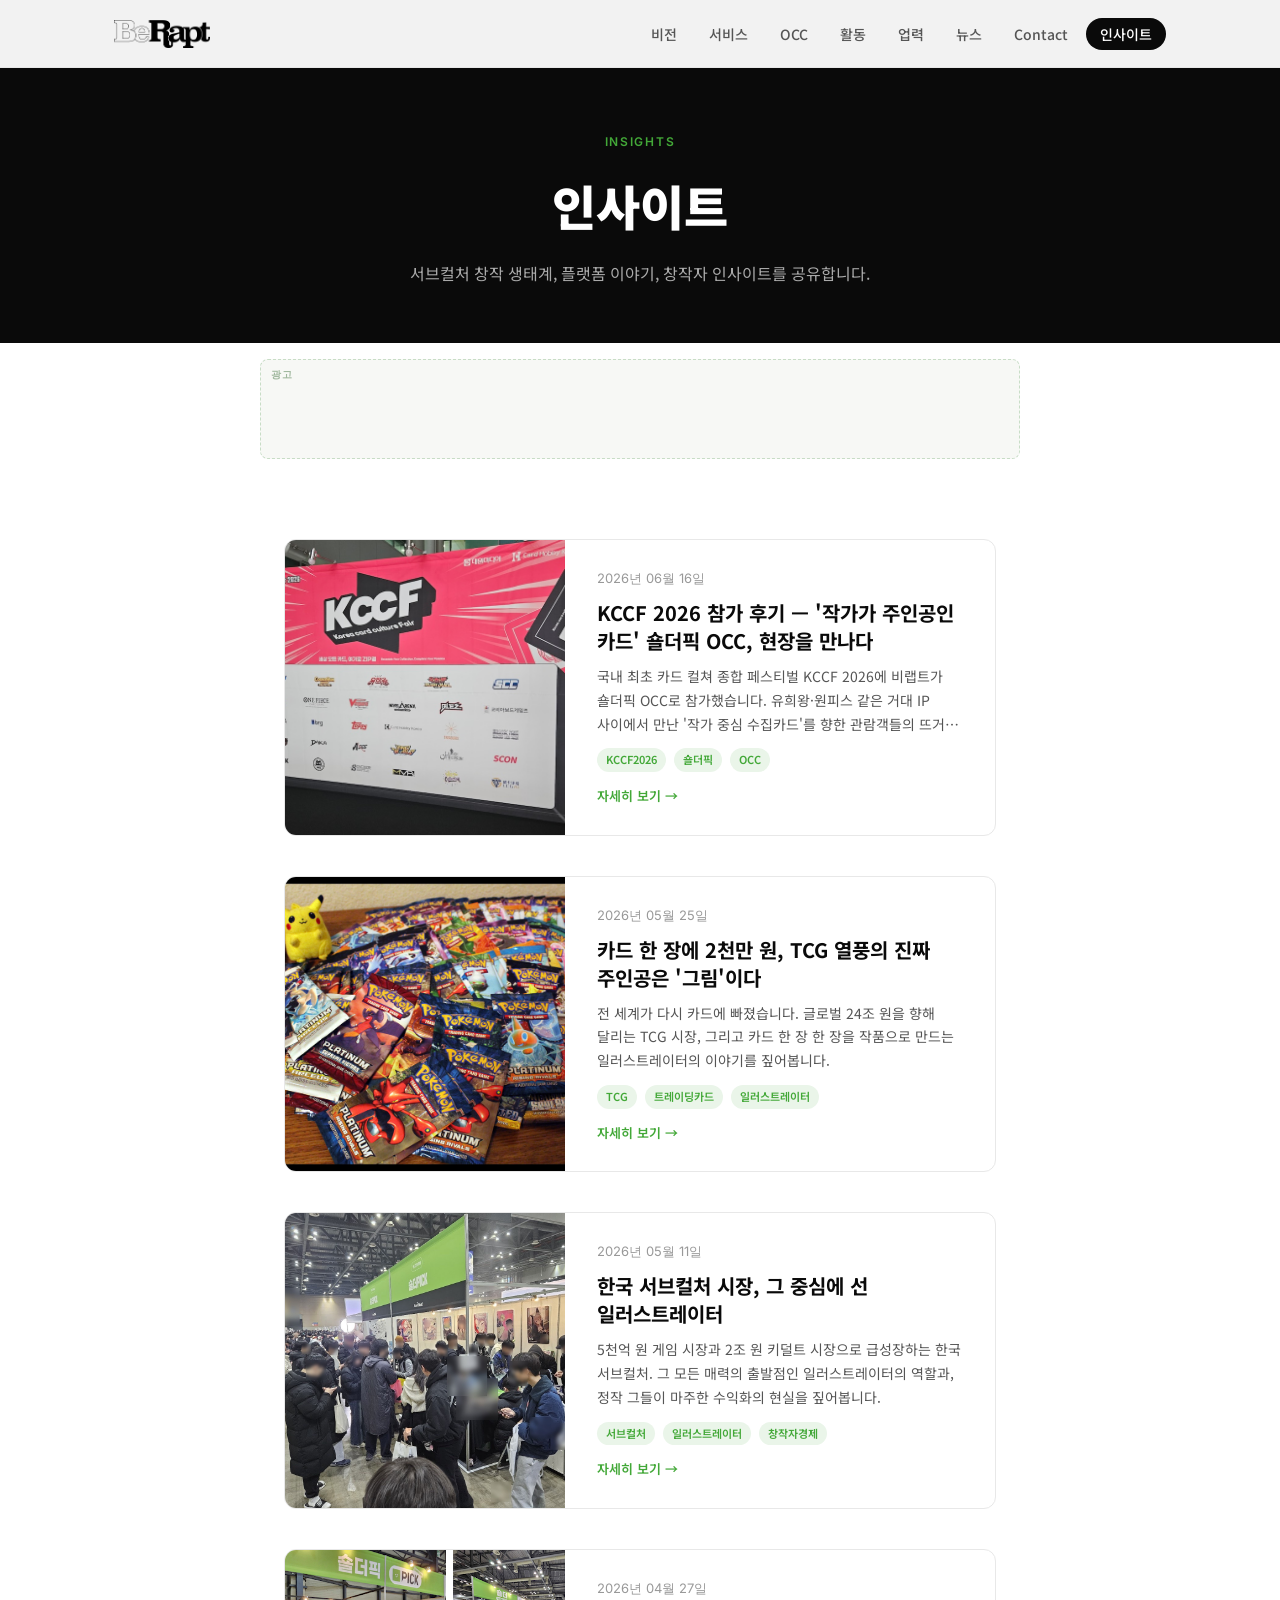
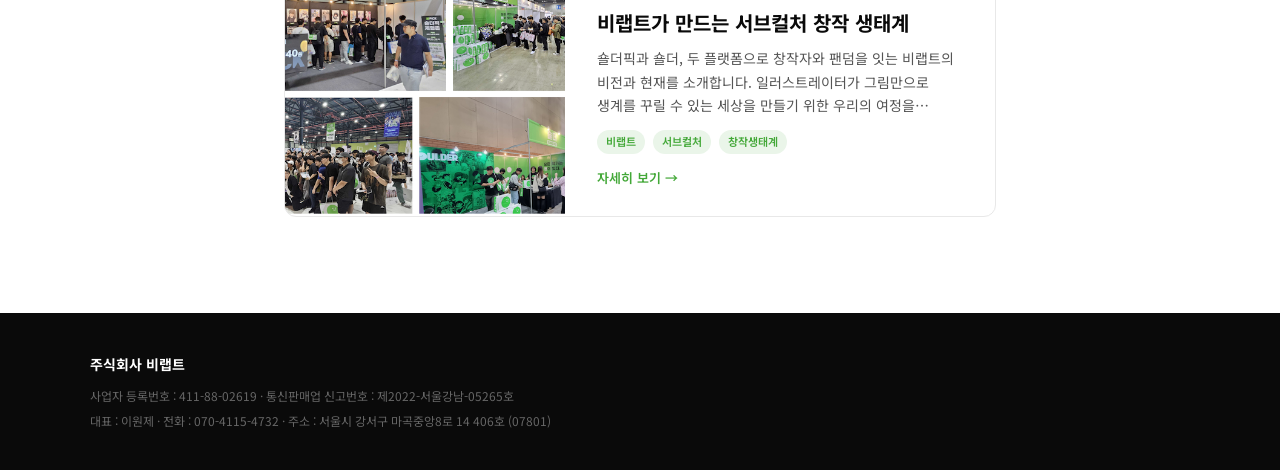
==== commit 1ddfdaac: "Add new article about kccf" ====
--- a/insights/index.html
+++ b/insights/index.html
@@ -31,7 +31,7 @@
     <link rel="preconnect" href="https://fonts.gstatic.com" crossorigin>
     <link href="https://fonts.googleapis.com/css2?family=Noto+Sans+KR:wght@300;400;500;700;900&family=Inter:wght@300;400;500;600;700&display=swap" rel="stylesheet">
     <link rel="stylesheet" href="/styles/main.css">
-    <script async src="https://pagead2.googlesyndication.com/pagead/js/adsbygoogle.js?client=ca-pub-XXXXXXXXXXXXXXXXX" crossorigin="anonymous"></script>
+    <script async src="https://pagead2.googlesyndication.com/pagead/js/adsbygoogle.js?client=ca-pub-4273154594644590" crossorigin="anonymous"></script>
 </head>
 <body>
 
@@ -81,7 +81,7 @@
     <div class="ad-container">
         <ins class="adsbygoogle"
              style="display:block"
-             data-ad-client="ca-pub-XXXXXXXXXXXXXXXXX"
+             data-ad-client="ca-pub-4273154594644590"
              data-ad-slot="XXXXXXXXXX"
              data-ad-format="auto"
              data-full-width-responsive="true"></ins>
@@ -91,6 +91,16 @@
     <section class="insights-list-section">
         <div class="insights-inner">
             <div class="insights-grid">
+        <a href="/insights/kccf-2026-shoulderpick-review/" class="insights-card">
+<div class="card-image"><img src="/images/off_events/kccf_1.jpg" alt="KCCF 2026 참가 후기 — '작가가 주인공인 카드' 숄더픽 OCC, 현장을 만나다"></div>
+            <div class="card-body">
+                <time class="post-date">2026년 06월 16일</time>
+                <h2 class="card-title">KCCF 2026 참가 후기 — '작가가 주인공인 카드' 숄더픽 OCC, 현장을 만나다</h2>
+                <p class="card-desc">국내 최초 카드 컬쳐 종합 페스티벌 KCCF 2026에 비랩트가 숄더픽 OCC로 참가했습니다. 유희왕·원피스 같은 거대 IP 사이에서 만난 '작가 중심 수집카드'를 향한 관람객들의 뜨거운 반응과 기대를 전합니다.</p>
+                <div class="post-tags"><span class="post-tag">KCCF2026</span><span class="post-tag">숄더픽</span><span class="post-tag">OCC</span></div>
+                <span class="card-read-more">자세히 보기 →</span>
+            </div>
+        </a>
         <a href="/insights/tcg-boom-illustrator/" class="insights-card">
 <div class="card-image"><img src="/images/posts/pokemon_cards.jpg" alt="카드 한 장에 2천만 원, TCG 열풍의 진짜 주인공은 '그림'이다"></div>
             <div class="card-body">
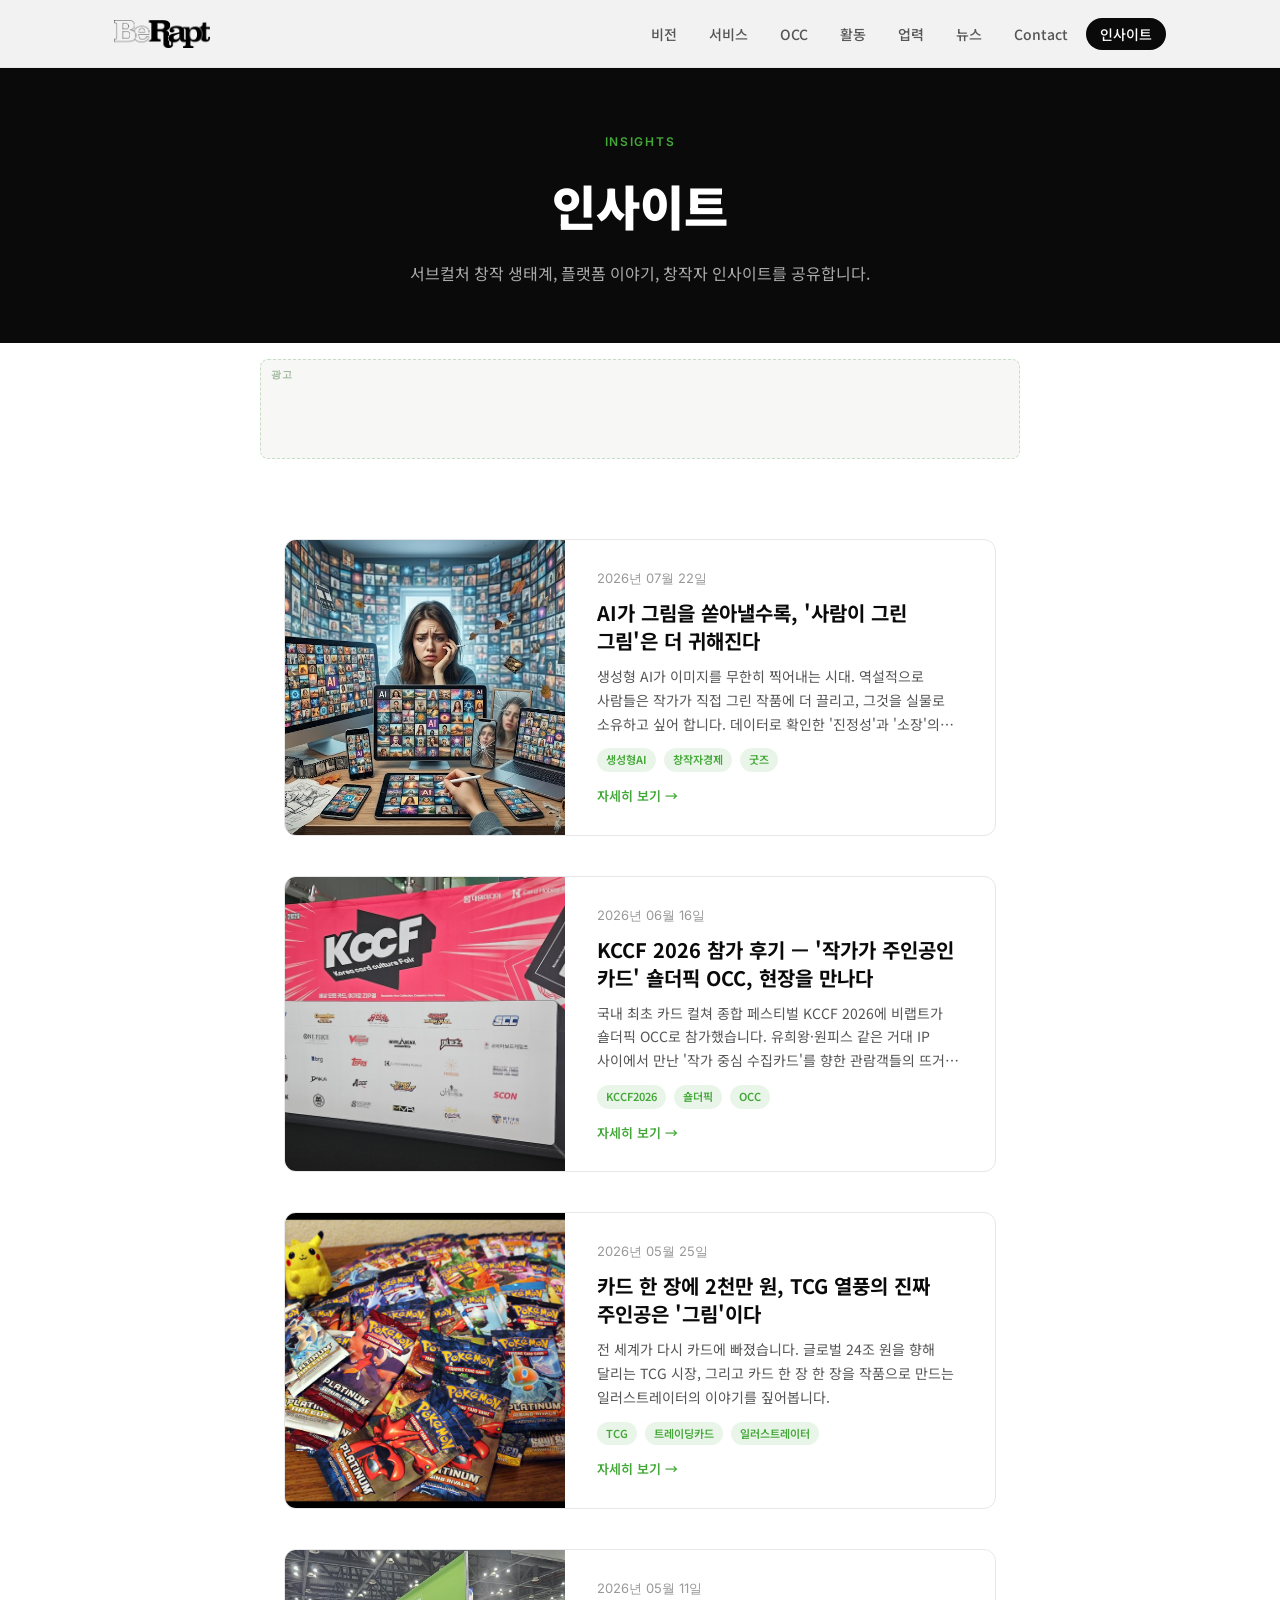
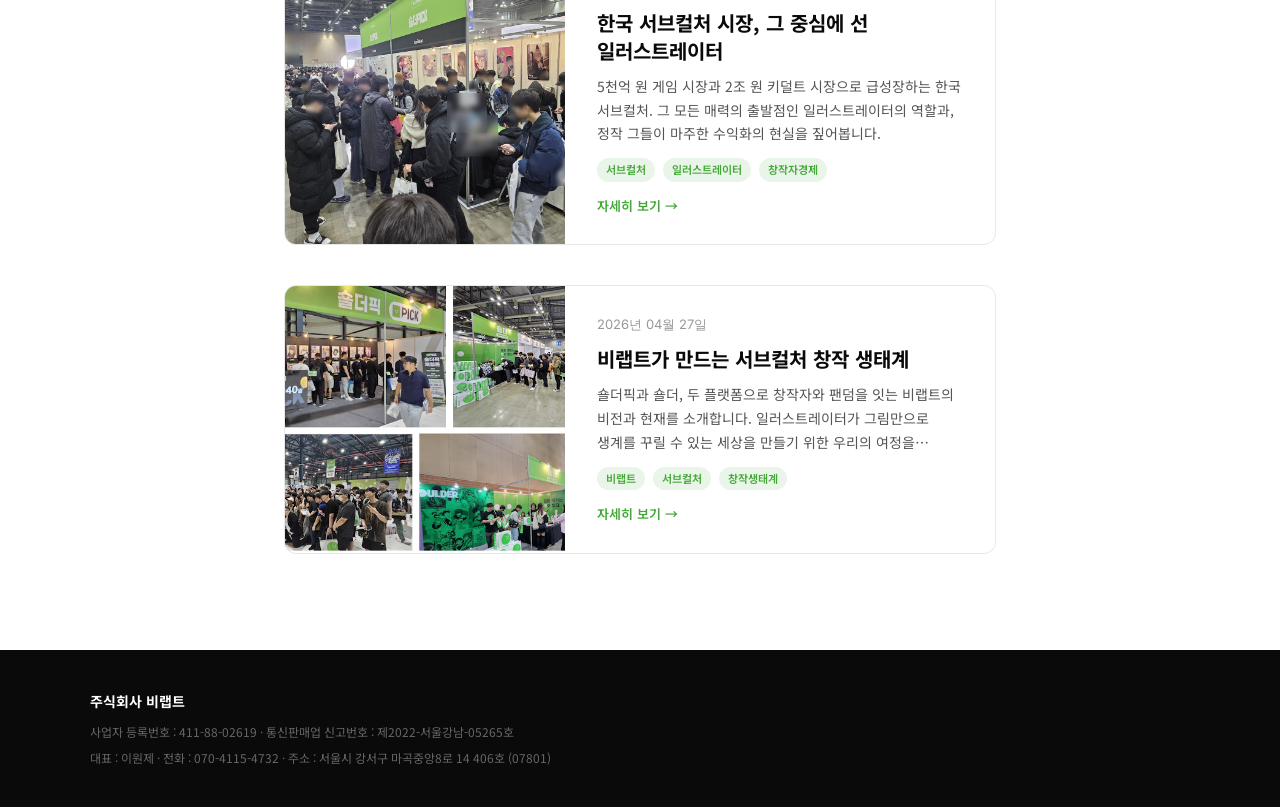
==== commit 5d0d5cd2: "Add gen ai article" ====
--- a/insights/index.html
+++ b/insights/index.html
@@ -91,6 +91,16 @@
     <section class="insights-list-section">
         <div class="insights-inner">
             <div class="insights-grid">
+        <a href="/insights/ai-era-human-art-goods/" class="insights-card">
+<div class="card-image"><img src="/images/posts/gen_ai.jpeg" alt="AI가 그림을 쏟아낼수록, '사람이 그린 그림'은 더 귀해진다"></div>
+            <div class="card-body">
+                <time class="post-date">2026년 07월 22일</time>
+                <h2 class="card-title">AI가 그림을 쏟아낼수록, '사람이 그린 그림'은 더 귀해진다</h2>
+                <p class="card-desc">생성형 AI가 이미지를 무한히 찍어내는 시대. 역설적으로 사람들은 작가가 직접 그린 작품에 더 끌리고, 그것을 실물로 소유하고 싶어 합니다. 데이터로 확인한 '진정성'과 '소장'의 시대를 짚어봅니다.</p>
+                <div class="post-tags"><span class="post-tag">생성형AI</span><span class="post-tag">창작자경제</span><span class="post-tag">굿즈</span></div>
+                <span class="card-read-more">자세히 보기 →</span>
+            </div>
+        </a>
         <a href="/insights/kccf-2026-shoulderpick-review/" class="insights-card">
 <div class="card-image"><img src="/images/off_events/kccf_1.jpg" alt="KCCF 2026 참가 후기 — '작가가 주인공인 카드' 숄더픽 OCC, 현장을 만나다"></div>
             <div class="card-body">
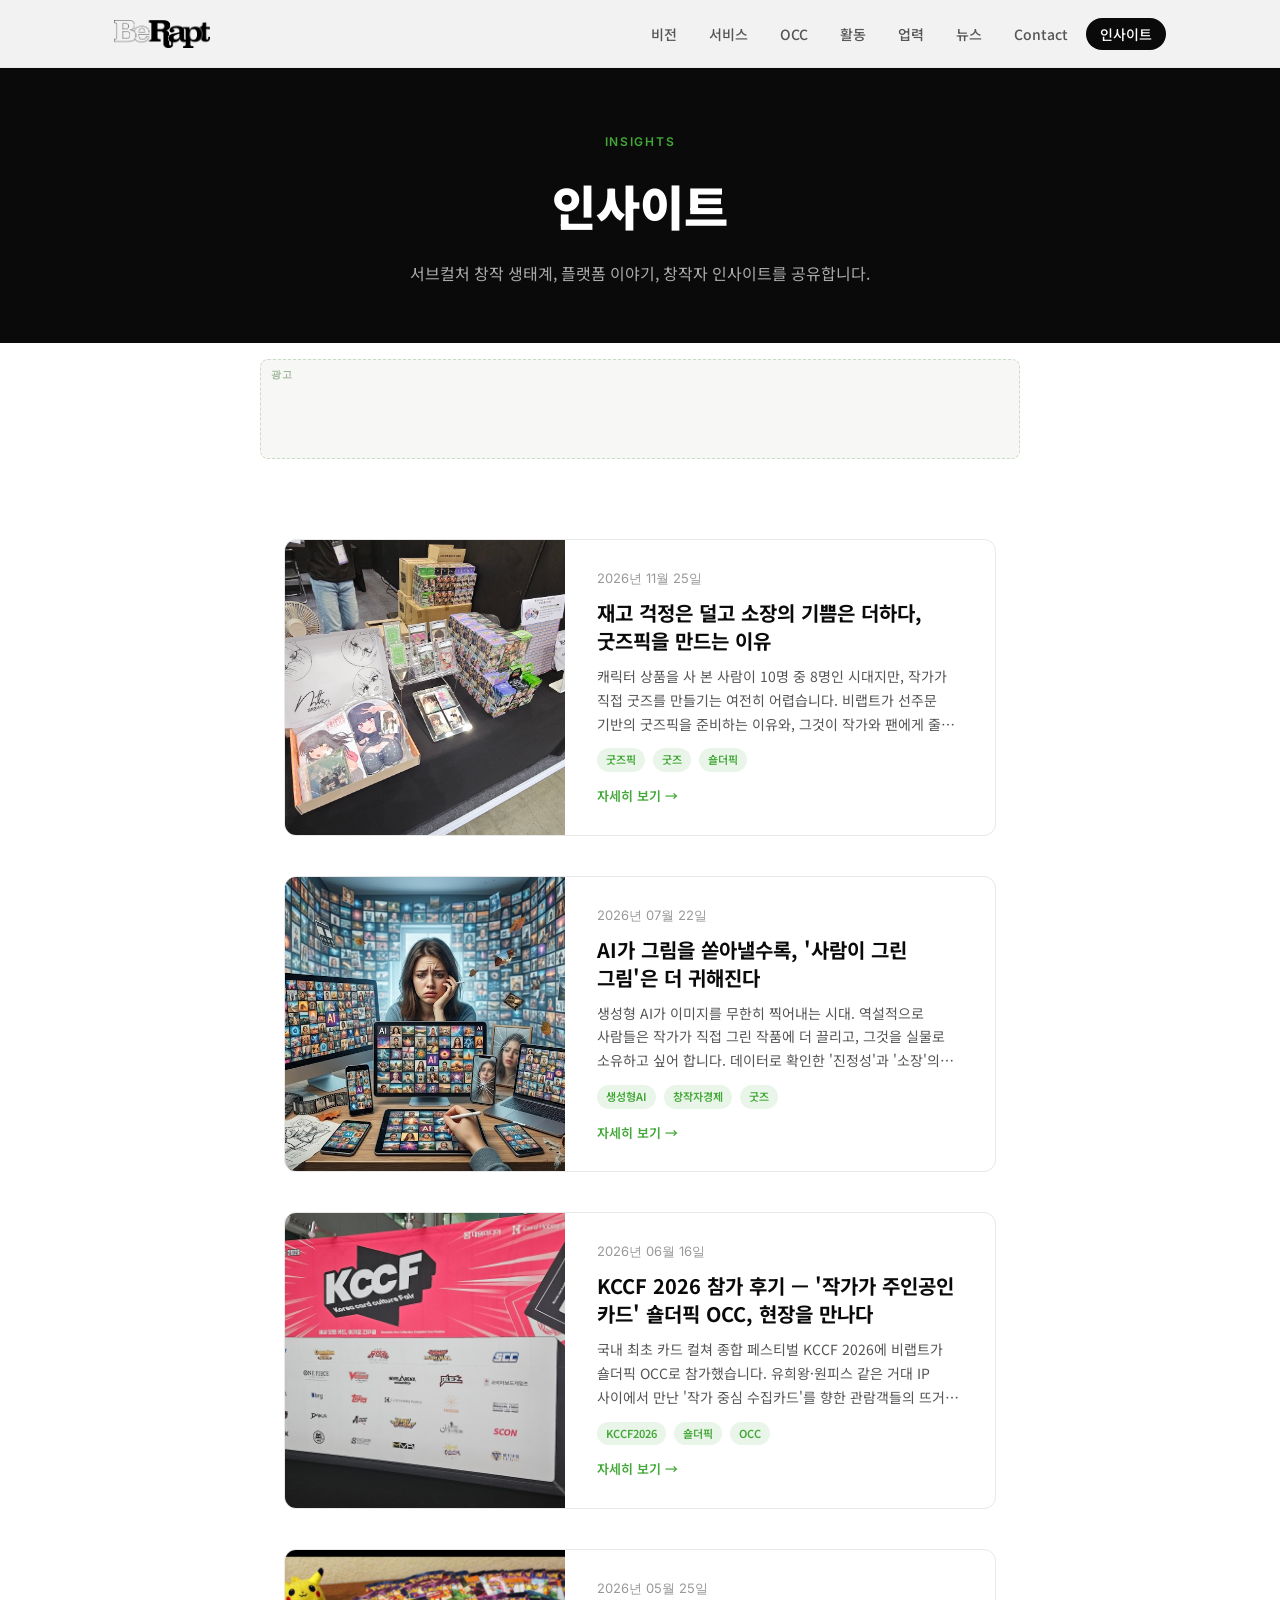
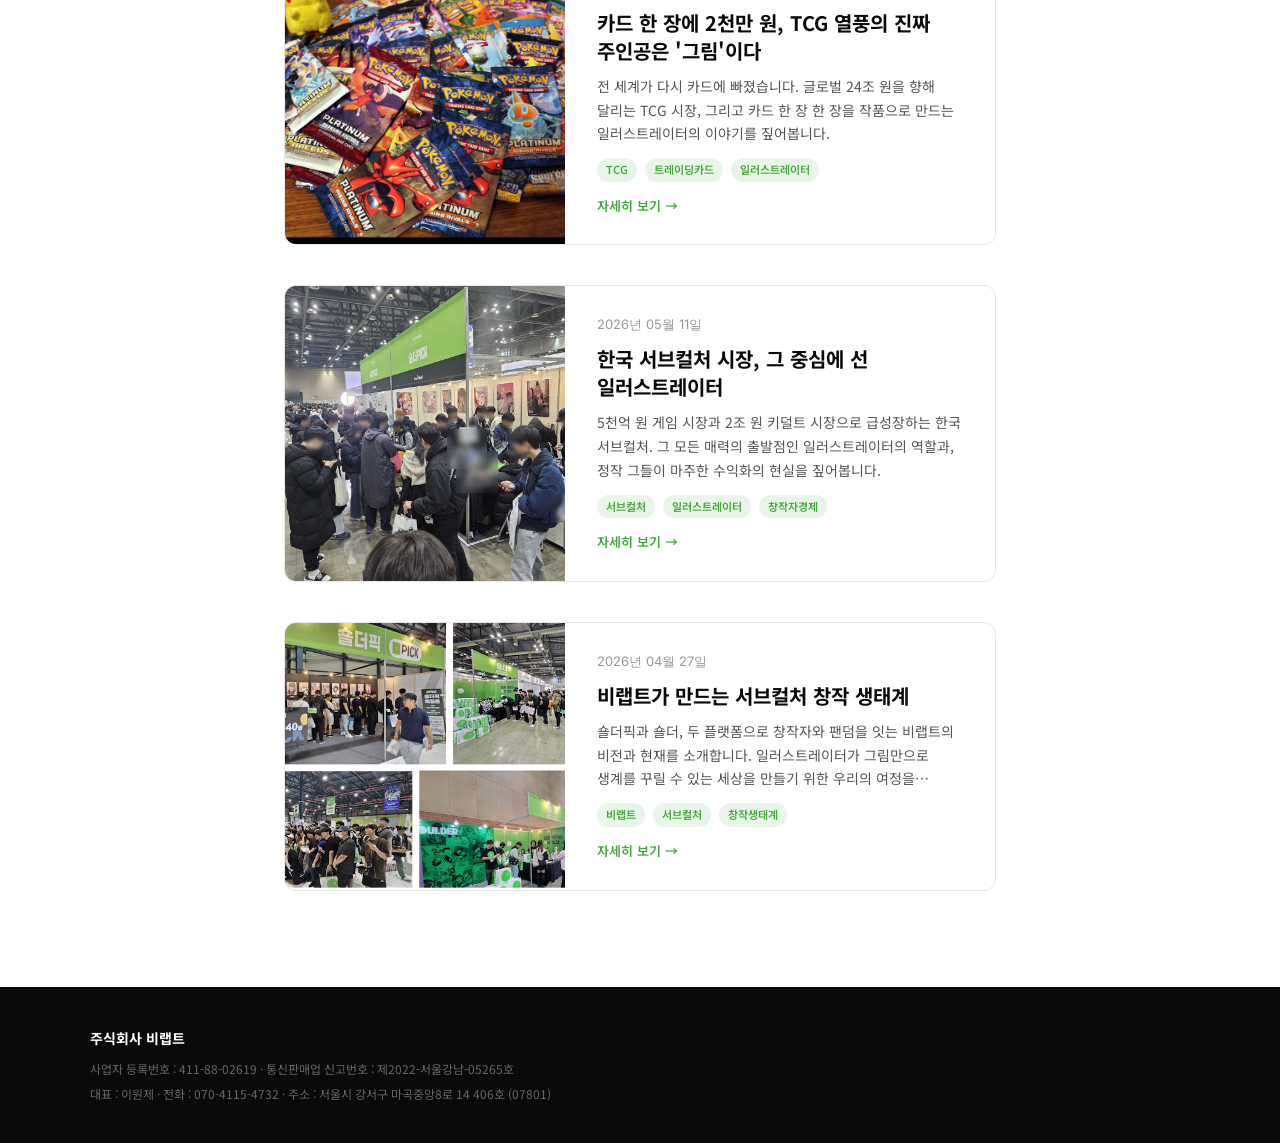
==== commit b32aea6f: "Add GoodsPick insight post Co-Authored-By: Claude Opus 5.5 <noreply@anthropic.com>" ====
--- a/insights/index.html
+++ b/insights/index.html
@@ -91,6 +91,16 @@
     <section class="insights-list-section">
         <div class="insights-inner">
             <div class="insights-grid">
+        <a href="/insights/goodspick-artist-fan-goods/" class="insights-card">
+<div class="card-image"><img src="/images/posts/goods.jpg" alt="재고 걱정은 덜고 소장의 기쁨은 더하다, 굿즈픽을 만드는 이유"></div>
+            <div class="card-body">
+                <time class="post-date">2026년 11월 25일</time>
+                <h2 class="card-title">재고 걱정은 덜고 소장의 기쁨은 더하다, 굿즈픽을 만드는 이유</h2>
+                <p class="card-desc">캐릭터 상품을 사 본 사람이 10명 중 8명인 시대지만, 작가가 직접 굿즈를 만들기는 여전히 어렵습니다. 비랩트가 선주문 기반의 굿즈픽을 준비하는 이유와, 그것이 작가와 팬에게 줄 즐거움을 전합니다.</p>
+                <div class="post-tags"><span class="post-tag">굿즈픽</span><span class="post-tag">굿즈</span><span class="post-tag">숄더픽</span></div>
+                <span class="card-read-more">자세히 보기 →</span>
+            </div>
+        </a>
         <a href="/insights/ai-era-human-art-goods/" class="insights-card">
 <div class="card-image"><img src="/images/posts/gen_ai.jpeg" alt="AI가 그림을 쏟아낼수록, '사람이 그린 그림'은 더 귀해진다"></div>
             <div class="card-body">
--- a/styles/main.css
+++ b/styles/main.css
@@ -34,6 +34,17 @@
     color: var(--color-black);
     background: var(--color-white);
     line-height: 1.6;
+}
+
+/* Japanese: keep-all would stop lines from breaking between kana/kanji */
+html[lang="ja"] * {
+    word-break: normal;
+    line-break: strict;
+}
+
+html[lang="ja"] body,
+html[lang="ja"] .nav-link {
+    font-family: 'Noto Sans JP', 'Noto Sans KR', sans-serif;
 }
 
 /* =========================================
@@ -71,6 +82,7 @@
     list-style: none;
     display: flex;
     gap: 4px;
+    margin-left: auto;
 }
 
 .nav-link {
@@ -81,6 +93,7 @@
     text-decoration: none;
     padding: 6px 14px;
     border-radius: 20px;
+    white-space: nowrap;
     transition: color 0.2s, background 0.2s;
 }
 
@@ -92,6 +105,50 @@
 .nav-link.active {
     color: var(--color-white);
     background: var(--color-black);
+}
+
+/* Language switch */
+.lang-switch {
+    display: flex;
+    gap: 2px;
+    margin-left: 16px;
+    padding: 3px;
+    border: 1px solid var(--color-gray-200);
+    border-radius: 20px;
+    flex-shrink: 0;
+}
+
+.lang-btn {
+    display: flex;
+    align-items: center;
+    background: none;
+    border: none;
+    padding: 4px 6px;
+    border-radius: 16px;
+    cursor: pointer;
+    opacity: 0.6;
+    filter: grayscale(1);
+    transition: opacity 0.2s, filter 0.2s, background 0.2s;
+}
+
+.lang-btn img {
+    display: block;
+    width: 22px;
+    height: 15px;
+    object-fit: cover;
+    border-radius: 2px;
+    /* keeps white flags (KR, JP) visible on the white nav */
+    box-shadow: 0 0 0 1px rgba(0, 0, 0, 0.12);
+}
+
+.lang-btn:hover {
+    opacity: 0.9;
+}
+
+.lang-btn.active {
+    opacity: 1;
+    filter: none;
+    background: var(--color-gray-100);
 }
 
 /* Hamburger */
@@ -156,10 +213,19 @@
     background: var(--color-gray-100);
 }
 
-@media (max-width: 768px) {
+@media (max-width: 860px) {
     .nav-links { display: none; }
+    .lang-switch { margin-left: auto; margin-right: 12px; }
     .nav-hamburger { display: flex; }
     .mobile-menu { display: block; }
+}
+
+/* English/Japanese nav labels are longer, so collapse to the hamburger menu earlier */
+@media (max-width: 980px) {
+    html:not([lang="ko"]) .nav-links { display: none; }
+    html:not([lang="ko"]) .lang-switch { margin-left: auto; margin-right: 12px; }
+    html:not([lang="ko"]) .nav-hamburger { display: flex; }
+    html:not([lang="ko"]) .mobile-menu { display: block; }
 }
 
 /* =========================================
@@ -544,9 +610,10 @@
 
 .occ-grid {
     display: grid;
-    grid-template-columns: repeat(3, 1fr);
-    gap: 28px;
-    align-items: start;
+    grid-template-columns: repeat(4, 1fr);
+    grid-auto-rows: 1fr;
+    gap: 24px;
+    align-items: stretch;
 }
 
 /* Card */
@@ -557,18 +624,24 @@
     background: #111111;
     position: relative;
     cursor: default;
-}
-
-/* Image — full portrait, no crop */
+    display: flex;
+    flex-direction: column;
+}
+
+/* Image — fixed portrait ratio, center crop so every season lines up */
 .occ-card-art {
     position: relative;
     width: 100%;
+    aspect-ratio: 9 / 16;
+    overflow: hidden;
     line-height: 0;
 }
 
 .occ-card-art img {
     width: 100%;
-    height: auto;
+    height: 100%;
+    object-fit: cover;
+    object-position: center;
     display: block;
 }
 
@@ -598,6 +671,10 @@
 /* Info area below image */
 .occ-card-info {
     padding: 18px 20px 22px;
+    flex: 1;
+    display: flex;
+    flex-direction: column;
+    align-items: flex-start;
 }
 
 .occ-card-info h3 {
@@ -623,11 +700,13 @@
     padding: 4px 10px;
     border-radius: 20px;
     display: inline-block;
+    margin-top: auto;
 }
 
 .occ-status-sale { color: #7dd676; background: rgba(67,168,56,0.15); }
 .occ-status-main { color: #ffcc66; background: rgba(255,204,102,0.15); }
 .occ-status-new  { color: #66ffcc; background: rgba(102,255,204,0.15); }
+.occ-status-soldout { color: #999999; background: rgba(255,255,255,0.08); }
 
 /* Hover overlay */
 .occ-card-back {
@@ -689,6 +768,15 @@
 /* occ-card-inner wrapper — kept for HTML compatibility */
 .occ-card-inner {
     width: 100%;
+    flex: 1;
+    display: flex;
+    flex-direction: column;
+}
+
+.occ-card-front {
+    flex: 1;
+    display: flex;
+    flex-direction: column;
 }
 
 @media (max-width: 900px) {
@@ -697,22 +785,12 @@
         max-width: 580px;
         margin: 0 auto;
     }
-    .occ-grid .occ-card:last-child {
-        grid-column: 1 / -1;
-        max-width: 280px;
-        margin: 0 auto;
-        width: 100%;
-    }
 }
 
 @media (max-width: 600px) {
     .occ-grid {
         grid-template-columns: 1fr;
         max-width: 320px;
-    }
-    .occ-grid .occ-card:last-child {
-        grid-column: auto;
-        max-width: 100%;
     }
 }
 
